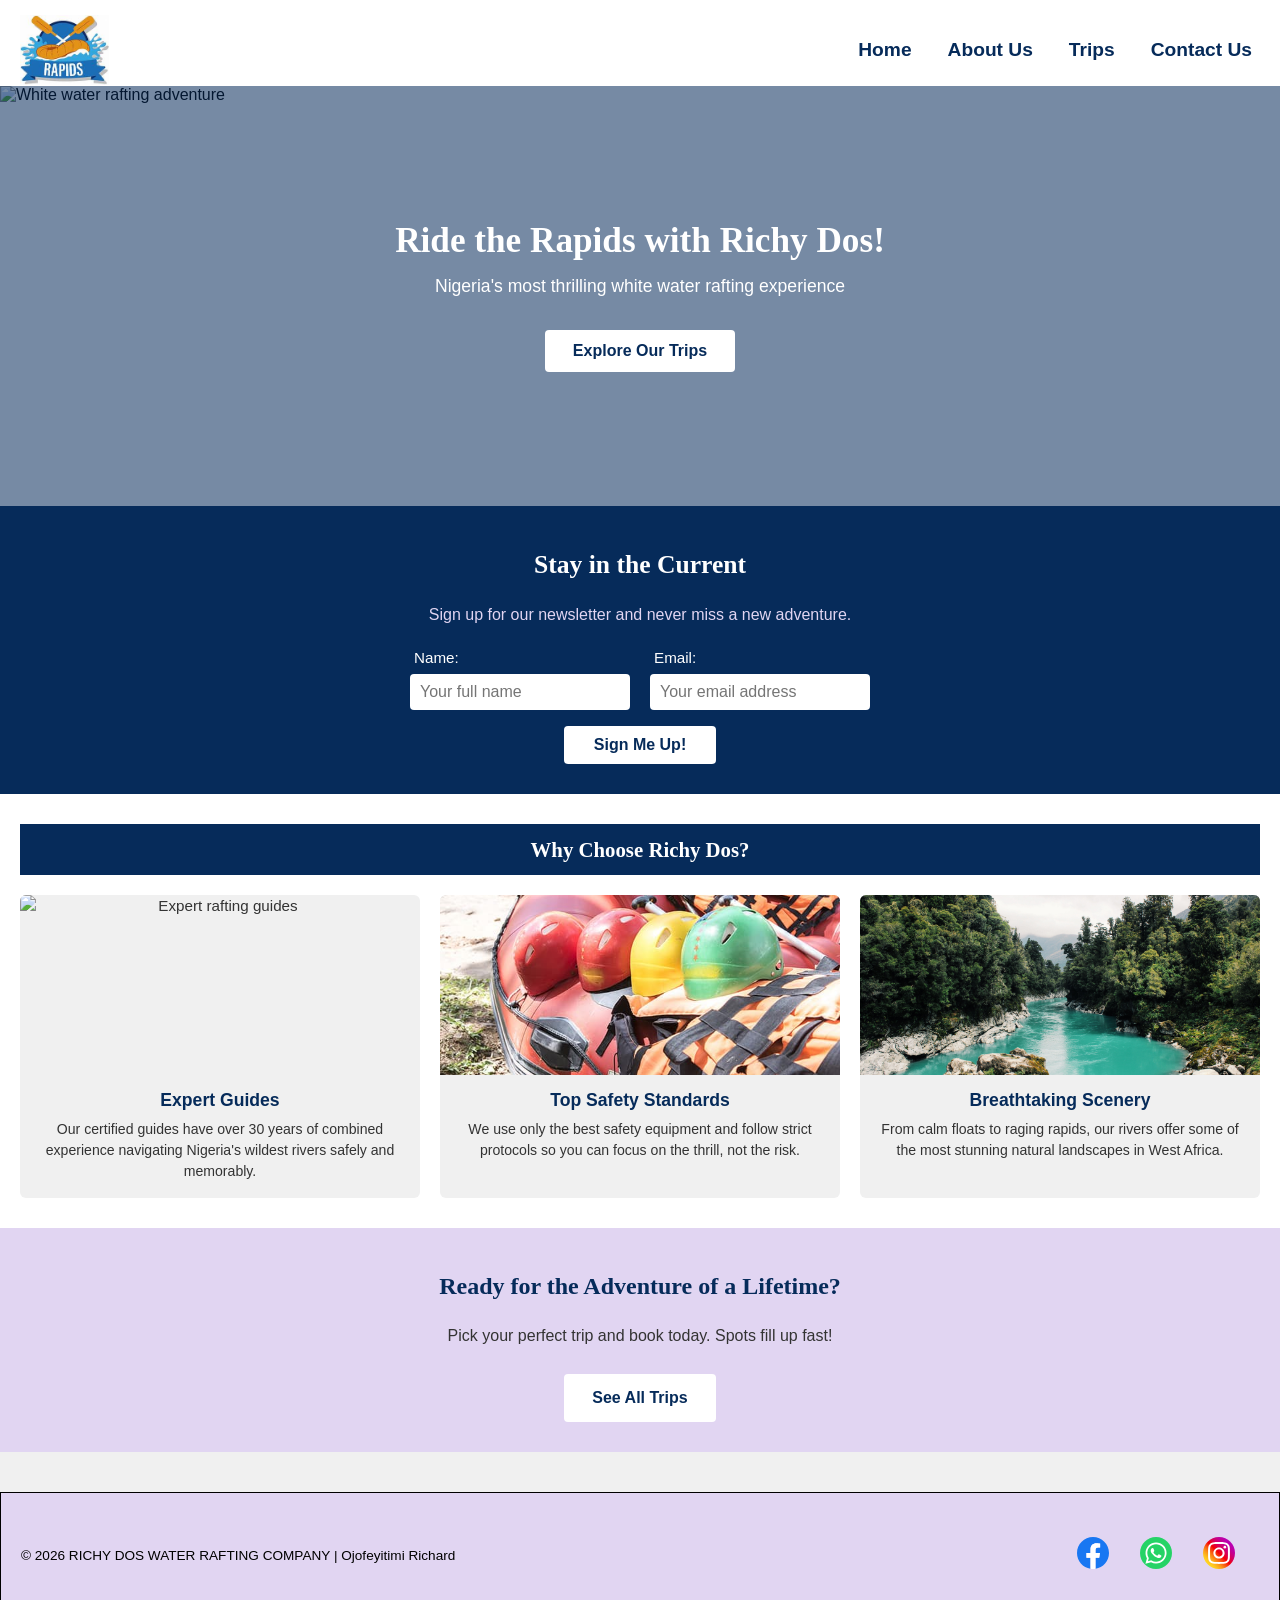
==== wwr/index.html @ faeb9878 "update" ====
<!DOCTYPE html>
<html lang="en-US">

<head>
    <meta charset="UTF-8">
    <meta name="viewport" content="width=device-width, initial-scale=1.0">
    <meta name="description"
      content="Welcome to Richy Dos Water Rafting Company. Experience thrilling white water rafting adventures with our expert guides.">
    <meta name="author" content="Ojofeyitimi Richard">
    <title>Home | Richy Dos Water Rafting Company</title>
    <link rel="stylesheet" href="styles/rafting.css">
</head>

<body>
    <header>
        <nav class="main-nav">
            <img src="images/z-crossedoars.jpeg" alt="Rapids Rafting Logo" class="logo">
            <ul>
                <li><a href="index.html">Home</a></li>
                <li><a href="about.html">About Us</a></li>
                <li><a href="trips.html">Trips</a></li>
                <li><a href="contact.html">Contact Us</a></li>
            </ul>
        </nav>
    </header>

    <main>
        <!-- Hero Section -->
        <div class="hero-home">
            <img src="images/YOUR-HERO-IMAGE.jpg" alt="White water rafting adventure"
              class="hero-bg">
            <div class="hero-home-text">
                <h1>Ride the Rapids with Richy Dos!</h1>
                <p>Nigeria's most thrilling white water rafting experience</p>
                <a href="trips.html" class="cta-button">Explore Our Trips</a>
            </div>
        </div>

        <!-- Newsletter Section -->
        <section class="newsletter-section">
            <h2>Stay in the Current</h2>
            <p>Sign up for our newsletter and never miss a new adventure.</p>
            <form action="#" method="post" class="newsletter-form">
                <div class="newsletter-fields">
                    <div class="newsletter-item">
                        <label for="news-name">Name:</label>
                        <input type="text" id="news-name" name="news-name"
                          placeholder="Your full name" required>
                    </div>
                    <div class="newsletter-item">
                        <label for="news-email">Email:</label>
                        <input type="email" id="news-email" name="news-email"
                          placeholder="Your email address" required>
                    </div>
                </div>
                <button type="submit" class="newsletter-btn">Sign Me Up!</button>
            </form>
        </section>

        <!-- Grid Content Section -->
        <section class="offerings-section">
            <h2>Why Choose Richy Dos?</h2>
            <div class="offerings-grid">
                <div class="offering-card">
                    <img src="images/your-hero-image.jpg" alt="Expert rafting guides">
                    <h3>Expert Guides</h3>
                    <p>Our certified guides have over 30 years of combined experience navigating
                        Nigeria's wildest rivers safely and memorably.</p>
                </div>
                <div class="offering-card">
                    <img src="images/adv2.jpg" alt="Safe rafting equipment">
                    <h3>Top Safety Standards</h3>
                    <p>We use only the best safety equipment and follow strict protocols so you can
                        focus on the thrill, not the risk.</p>
                </div>
                <div class="offering-card">
                    <img src="images/your-offering-three.jpg" alt="Scenic river views">
                    <h3>Breathtaking Scenery</h3>
                    <p>From calm floats to raging rapids, our rivers offer some of the most stunning
                        natural landscapes in West Africa.</p>
                </div>
            </div>
        </section>

        <!-- Call to Action Banner -->
        <section class="cta-section">
            <h2>Ready for the Adventure of a Lifetime?</h2>
            <p>Pick your perfect trip and book today. Spots fill up fast!</p>
            <a href="trips.html" class="cta-button">See All Trips</a>
        </section>
    </main>

    <footer>
        <p>&copy; 2026 RICHY DOS WATER RAFTING COMPANY | Ojofeyitimi Richard</p>
        <nav class="socialmedia">
            <a href="https://facebook.com">
                <img src="images/facebook.svg" alt="facebook icon">
            </a>
            <a href="https://wa.me">
                <img src="images/whatsapp.svg" alt="whatsapp icon">
            </a>
            <a href="https://instagram.com">
                <img src="images/instagram.svg" alt="instagram icon">
            </a>
        </nav>
    </footer>
</body>

</html>
---- wwr/styles/rafting.css ----
/* --- CSS Variables & Root Properties --- */
:root {
    --primary-color: #062b5a;
    --secondary-color: #ffffff;
    --accent-overlay: rgba(6, 43, 90, 0.8);
    --body-font: Arial, Helvetica, sans-serif;
    --heading-font: "Times New Roman", Georgia, serif;
}

/* --- Global Reset Rules --- */
* {
    margin: 0;
    padding: 0;
    box-sizing: border-box;
}

body {
    font-family: var(--body-font);
    background-color: #f0f0f0;
}

/* --- Layout Centering Bounding Container --- */
.page-container {
    width: 840px;
    margin: 0 auto;
    background-color: var(--secondary-color);
}

nav a {
    display: block;
    color: white;
    display: block;
    padding: 0.5rem;
    text-decoration: none;
    font-size: 1.2rem;
    font-weight: 700;
    color: #fff;

}

.head {
    align-items: right;
    background-color: darkblue;
    padding: 1rem;
    display: flex;
    justify-content: space-evenly;
}

.head a {
    color: #e1d5f2;
}

.grid,
.head {
    max-width: 880px;
    margin: 0 auto;

}

.grid {

    display: grid;
    align-items: center;
}

.grid img {
    padding-top: 10px;
    padding-bottom: 10px;
}

.box {
    margin: 1rem;
    border: 1px solid rgb(0 0 0 / 10%);
    padding: 1rem;
    background: #333;
    color: #eee;
    max-width: 890px;
    align-items: center;
    margin: 0 auto;
}

h3 {
    background: #333;
}

.grid p {
    font-size: larger;
}

.grid h1 {
    color: darkblue;
    border-bottom: 2px solid #062b5a;
    width: 480px;
}

aside {
    width: 30rem;
    margin: 1rem;
    border: 1px solid rgb(0 0 0 /10%);
    padding: 1rem;
    background-color: #333;
    color: #333;
    position: relative;
    grid-column: 1/2;
    grid-row: 1/2;
    height: 21.5rem;
}

aside img {
    width: 300px;
    height: auto;
    top: 5px;
}

nav {
    padding: 1rem;
    display: flex;
    justify-content: space-around;
    align-items: center;
}

/* --- Consolidated Base Block Configurations --- */
header,
main,
footer {
    width: 100%;
    background-color: var(--secondary-color);
}

header {
    height: 5.4rem;
    padding-bottom: 30px;
}

/* --- Flex Row Layout for Map and Form --- */
.main-content-row {
    display: flex;
    justify-content: space-between;
    gap: 20px;
    padding: 20px;
}

.map-box,
.hero-overlay {
    flex: 1;
    width: 50%;
}

/* Embedded map style migration to remove inline rule dependencies */
.map-frame {
    border: 0;
    width: 100%;
}

/* --- Header & Navigation Layout --- */
header nav {
    display: flex;
    justify-content: space-between;
    align-items: center;
    padding: 15px 20px;

}

header nav a {
    display: flex;
    align-items: center;
    gap
}

header nav img {
    height: 70px;
    width: auto;
}

header nav ul {
    display: flex;
    list-style-type: none;
    gap: 20px;
}

header nav a {
    text-decoration: none;
    color: var(--primary-color);
    font-weight: bold;
}

header nav a:hover {
    text-decoration: underline;
}

/* --- Hero Section & Banner Details --- */
.hero-contact {
    position: relative;
    width: 100%;
}

.hero-about {
    position: relative;
    width: 100%;

}

.hero-about h1 {
    position: absolute;
    top: 0;
    left: 0;
    width: 100%;
    background-color: var(--accent-overlay);
    color: var(--secondary-color);
    text-align: center;
    padding: 13px 0;
    margin: 0;
    font-family: var(--heading-font);
    font-size: 1.8rem;
    z-index: 10;
}

.hero-about article {
    position: absolute;
    /* PASSES: '.hero article must have position: absolute' */
    bottom: 20px;
    left: 4%;
    width: 92%;
    background-color: lightblue;
    color: black;
    padding: 5px;
    line-height: 1.4;
    font-size: 0.85rem;
    opacity: 0.7;
}

/* Float mini rafting image strictly to the right side of the article container */
.hero-about article img {
    float: right;
    /* PASSES: '.hero article img must have float: right' */
    width: 150px;
    /* Fixed standard size for the mini-image */
    height: auto;
    margin-left: 15px;
    border: 1px solid rgba(255, 255, 255, 0.4);
}

.hero-contact h1 {
    position: absolute;
    top: 0;
    left: 0;
    width: 100%;
    background-color: var(--accent-overlay);
    color: var(--secondary-color);
    text-align: center;
    padding: 13px 0;
    margin: 0;
    font-family: var(--heading-font);
    font-size: 1.8rem;
    z-index: 10;
}

.hero-about img {
    display: block;
    width: 100%;
    height: auto;
}

.reach {
    padding-top: 70px;
    /* Offset the absolute header space */
    display: grid;
    grid-template-columns: 1fr;
    align-items: center;
    text-align: center;
}

.address {
    text-align: center;
    padding-top: 10px;
    height: 3.5rem;
}

.phone {
    text-align: center;
    height: 1.5rem;
}

.gmail {
    text-align: center;
    padding-bottom: 20px;
}

/* --- Contact Messaging Form UI Elements --- */
form {
    padding: 15px;
    width: 100%;
    gap: 12px;
    border-radius: 0.3rem;
    background-color: #eee;
    display: grid;
}

label,
input,
button,
select,
textarea {
    font-family: Roboto, Arial, sans-serif;
    font-size: 1rem;
}

label {
    text-align: left;
    padding-left: 4px;
}

button {
    margin: 1rem 0;
    background-color: #062b5a;
    color: #fff;
    border: none;
    border-radius: .5rem;
    padding: .5rem;
    width: 100%;
    cursor: pointer;
}

.purpose-group {
    display: flex;
    align-items: flex-start;
    gap: 20px;
}

.purpose-label {
    width: 150px;
}

.radio-options div {
    margin-bottom: 8px;
}

textarea {
    vertical-align: text-top;
    padding: 0.5rem;
    width: 100%;
    resize: vertical;
}

input[type="checkbox"] {
    width: 22px;
    height: 22px;
}

input[type="text"],
input[type="email"] {
    width: 100%;
    height: 32px;
    padding: 5px;
}

/* --- Adventure Section Blocks (Fixed Repeated Property Errors) --- */
.Adventure-section {
    margin: 25px auto;
    background-color: whitesmoke;
    border: 1px solid #333333;
    padding: 20px 0;
}

.Adventure-section h2 {
    text-align: center;
    margin-bottom: 15px;
    background-color: transparent;
    color: black;
}

.views {
    display: grid;
    grid-template-columns: repeat(5, 1fr);
    gap: 20px;
    padding: 0 20px;
}

.views-contact {
    display: grid;
    grid-template-columns: repeat(3, 1fr);
    gap: 20px;
    padding: 0 20px;
}

.views figure {
    text-align: center;
}

.views-contact figure {
    text-align: center;
}

.views figure img {
    width: 150px;
    height: 150px;
    object-fit: cover;
    display: block;
    margin: 0 auto 8px auto;
    border-radius: 4px;
}

.views-contact figure img {
    width: 150px;
    height: 150px;
    object-fit: cover;
    display: block;
    margin: 0 auto 8px auto;
    border-radius: 4px;
}

.views figcaption {
    font-size: 0.85rem;
    color: #333333;
    line-height: 1.3;
}

h2 {
    background-color: var(--primary-color);
    color: var(--secondary-color);
    text-align: center;
    padding: 10px 0;
    font-size: 1.3rem;
    font-family: var(--heading-font);
}

.box {
    margin: 1rem;
    border: 1px solid rgb(0 0 0 / 10%);
    padding: 1rem;
    background: #333;
    color: #eee;
    max-width: 890px;
    align-items: center;
    margin: 0 auto;
}

aside h2 {
    position: absolute;
    top: 10px;
    left: 350px;
    display: flex;
    align-items: center;
    font-size: xx-large;
    background-color: #333;
}

main p,
main section {
    line-height: 1.5;
    font-size: 0.95rem;
    color: #333333;
}

.history-section img {
    width: 180px;
    height: auto;
    display: block;
}

.history-section h2 {
    text-align: center;
    margin-bottom: 12px;
}

.three {
    display: grid;
    grid-template-columns: 1fr auto 1fr;
    align-items: center;
    gap: 5px;
}

.three p {
    padding-left: 45px;
}

/* --- Unified Footer Element (Completely Consolidated) --- */
footer {
    display: flex;
    justify-content: space-between;
    align-items: center;
    padding: 20px;
    margin-top: 40px;
    border: 1px solid black;
    font-size: 0.85rem;
    background-color: #e1d5f2;
    /* Light wireframe matching lavender/purple */
}

footer p {
    text-align: left;
    margin: 0;
}

.socialmedia {
    display: flex;
    gap: 15px;
}

.socialmedia img {
    width: 32px;
    height: 32px;
}

/* ============================================
   HOME PAGE STYLES
   ============================================ */

.hero-home {
    position: relative;
    width: 100%;
}

.hero-home .hero-bg {
    display: block;
    width: 100%;
    height: 420px;
    object-fit: cover;
}

.hero-home-text {
    position: absolute;
    top: 0;
    left: 0;
    width: 100%;
    height: 100%;
    display: flex;
    flex-direction: column;
    justify-content: center;
    align-items: center;
    background-color: rgba(6, 43, 90, 0.55);
    color: #ffffff;
    text-align: center;
    padding: 20px;
}

.hero-home-text h1 {
    font-family: "Times New Roman", Georgia, serif;
    font-size: 2.2rem;
    margin-bottom: 12px;
}

.hero-home-text p {
    font-size: 1.1rem;
    margin-bottom: 20px;
    color: #ffffff;
}

.cta-button {
    display: inline-block;
    background-color: #ffffff;
    color: #062b5a;
    padding: 12px 28px;
    border-radius: 4px;
    text-decoration: none;
    font-weight: bold;
    font-size: 1rem;
    margin-top: 10px;
    transition: background-color 0.2s;
}

.cta-button:hover {
    background-color: #e1d5f2;
}

/* Newsletter */
.newsletter-section {
    background-color: #062b5a;
    color: #ffffff;
    padding: 30px 20px;
    text-align: center;
}

.newsletter-section h2 {
    background-color: transparent;
    color: #ffffff;
    font-size: 1.6rem;
    margin-bottom: 8px;
}

.newsletter-section p {
    color: #e1d5f2;
    margin-bottom: 20px;
    font-size: 1rem;
}

.newsletter-form {
    display: flex;
    flex-direction: column;
    align-items: center;
    gap: 16px;
    background-color: transparent;
    border-radius: 0;
    padding: 0;
}

.newsletter-fields {
    display: flex;
    gap: 20px;
    justify-content: center;
    flex-wrap: wrap;
}

.newsletter-item {
    display: flex;
    flex-direction: column;
    align-items: flex-start;
    gap: 4px;
}

.newsletter-item label {
    color: #ffffff;
    font-size: 0.95rem;
}

.newsletter-item input {
    width: 220px;
    height: 36px;
    padding: 6px 10px;
    border: none;
    border-radius: 4px;
}

.newsletter-btn {
    background-color: #ffffff;
    color: #062b5a;
    border: none;
    padding: 10px 30px;
    border-radius: 4px;
    font-size: 1rem;
    font-weight: bold;
    cursor: pointer;
    width: auto;
    margin: 0;
}

.newsletter-btn:hover {
    background-color: #e1d5f2;
}

/* Offerings Grid */
.offerings-section {
    padding: 30px 20px;
    background-color: #ffffff;
}

.offerings-section h2 {
    text-align: center;
    margin-bottom: 20px;
}

.offerings-grid {
    display: grid;
    grid-template-columns: repeat(3, 1fr);
    gap: 20px;
}

.offering-card {
    background-color: #f0f0f0;
    border-radius: 6px;
    overflow: hidden;
    text-align: center;
    padding-bottom: 16px;
}

.offering-card img {
    width: 100%;
    height: 180px;
    object-fit: cover;
    display: block;
}

.offering-card h3 {
    background-color: transparent;
    color: #062b5a;
    font-size: 1.1rem;
    margin: 12px 10px 6px;
}

.offering-card p {
    font-size: 0.88rem;
    color: #333;
    padding: 0 12px;
    line-height: 1.5;
}

/* CTA Banner */
.cta-section {
    background-color: #e1d5f2;
    text-align: center;
    padding: 30px 20px;
}

.cta-section h2 {
    background-color: transparent;
    color: #062b5a;
    font-size: 1.5rem;
    margin-bottom: 10px;
}

.cta-section p {
    color: #333;
    margin-bottom: 16px;
    font-size: 1rem;
}

/* ============================================
   TRIPS PAGE STYLES
   ============================================ */

.hero-trips {
    position: relative;
    width: 100%;
}

.hero-trips .hero-bg {
    display: block;
    width: 100%;
    height: 300px;
    object-fit: cover;
}

.hero-trips-text {
    position: absolute;
    top: 0;
    left: 0;
    width: 100%;
    height: 100%;
    display: flex;
    flex-direction: column;
    justify-content: center;
    align-items: center;
    background-color: rgba(6, 43, 90, 0.6);
    color: #ffffff;
    text-align: center;
    padding: 20px;
}

.hero-trips-text h1 {
    font-family: "Times New Roman", Georgia, serif;
    font-size: 2rem;
    margin-bottom: 10px;
}

.hero-trips-text p {
    font-size: 1rem;
    color: #e1d5f2;
}

/* Trip Cards */
.trips-section {
    padding: 30px 20px;
    background-color: #ffffff;
}

.trips-grid {
    display: grid;
    grid-template-columns: repeat(3, 1fr);
    gap: 20px;
    margin-top: 16px;
}

.trip-card {
    border: 1px solid #ccc;
    border-radius: 6px;
    overflow: hidden;
    background-color: #f9f9f9;
}

.trip-card img {
    width: 100%;
    height: 180px;
    object-fit: cover;
    display: block;
}

.trip-info {
    padding: 14px;
}

.trip-info h3 {
    background-color: transparent;
    color: #062b5a;
    font-size: 1.1rem;
    margin-bottom: 8px;
}

.trip-info p {
    font-size: 0.88rem;
    color: #333;
    margin-bottom: 6px;
    line-height: 1.5;
}

/* Trips Table */
.table-section {
    padding: 30px 20px;
    background-color: #f0f0f0;
}

.trips-table {
    width: 100%;
    border-collapse: collapse;
    margin-top: 16px;
    font-size: 0.9rem;
}

.trips-table th {
    background-color: #062b5a;
    color: #ffffff;
    padding: 10px 14px;
    text-align: left;
}

.trips-table td {
    padding: 10px 14px;
    border-bottom: 1px solid #ccc;
    color: #333;
}

.trips-table tr:nth-child(even) td {
    background-color: #e1d5f2;
}

.trips-table tr:hover td {
    background-color: #d0c4e8;
}
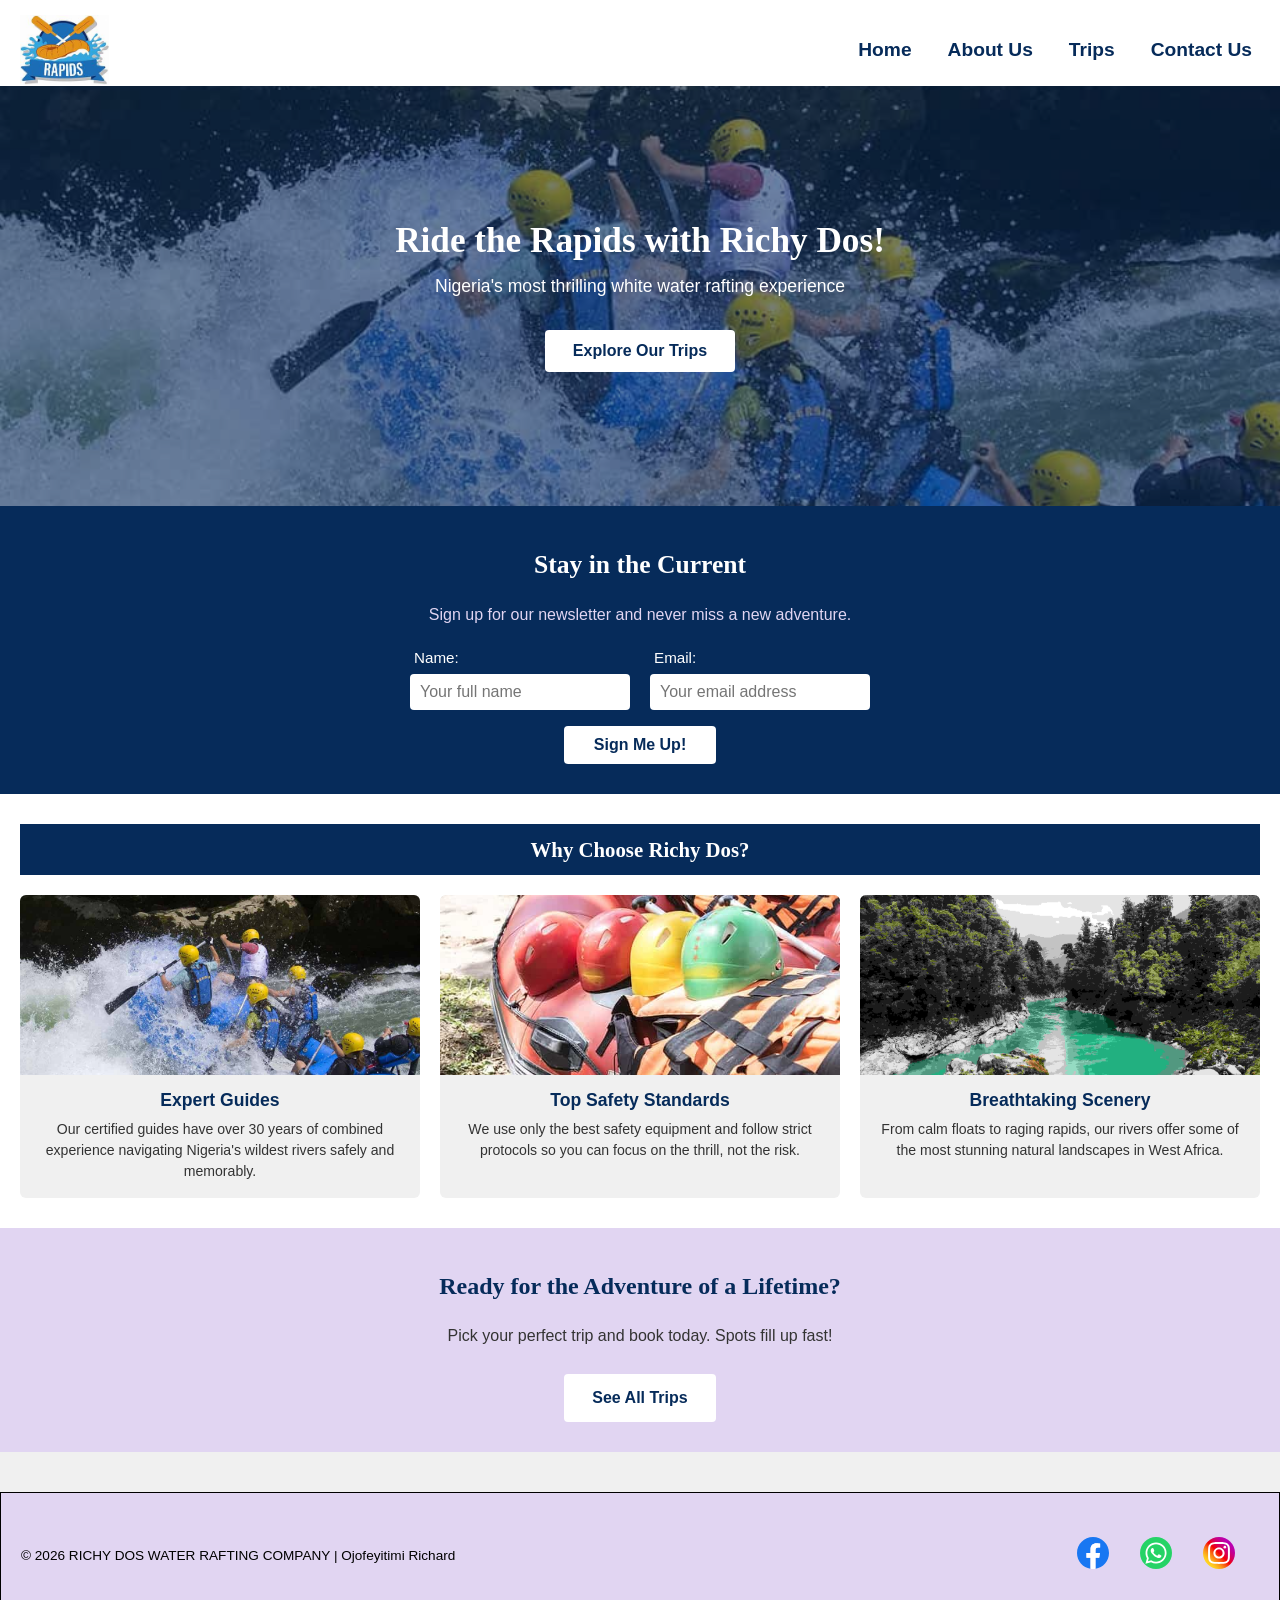
==== commit ad1ca587: "updates" ====
--- a/wwr/index.html
+++ b/wwr/index.html
@@ -7,7 +7,7 @@
     <meta name="description"
       content="Welcome to Richy Dos Water Rafting Company. Experience thrilling white water rafting adventures with our expert guides.">
     <meta name="author" content="Ojofeyitimi Richard">
-    <title>Home | Richy Dos Water Rafting Company</title>
+    <title>Home |index | Richy Dos Water Rafting Company</title>
     <link rel="stylesheet" href="styles/rafting.css">
 </head>
 
@@ -27,7 +27,7 @@
     <main>
         <!-- Hero Section -->
         <div class="hero-home">
-            <img src="images/YOUR-HERO-IMAGE.jpg" alt="White water rafting adventure"
+            <img src="images/your-hero-image.jpg" alt="White water rafting adventure"
               class="hero-bg">
             <div class="hero-home-text">
                 <h1>Ride the Rapids with Richy Dos!</h1>
--- a/wwr/styles/rafting.css
+++ b/wwr/styles/rafting.css
@@ -824,4 +824,52 @@
 
 .trips-table tr:hover td {
     background-color: #d0c4e8;
+}
+
+/* --- About Page Hero (div.hero) --- */
+.hero {
+    position: relative;
+    width: 100%;
+}
+
+.hero > img {
+    display: block;
+    width: 100%;
+    height: auto;
+}
+
+.hero h1 {
+    position: absolute;
+    top: 0;
+    left: 0;
+    width: 100%;
+    background-color: var(--accent-overlay);
+    color: var(--secondary-color);
+    text-align: center;
+    padding: 13px 0;
+    margin: 0;
+    font-family: var(--heading-font);
+    font-size: 1.8rem;
+    z-index: 10;
+}
+
+.hero article {
+    position: absolute;
+    bottom: 20px;
+    left: 4%;
+    width: 92%;
+    background-color: lightblue;
+    color: black;
+    padding: 5px;
+    line-height: 1.4;
+    font-size: 0.85rem;
+    opacity: 0.7;
+}
+
+.hero article img {
+    float: right;
+    width: 150px;
+    height: auto;
+    margin-left: 15px;
+    border: 1px solid rgba(255, 255, 255, 0.4);
 }
